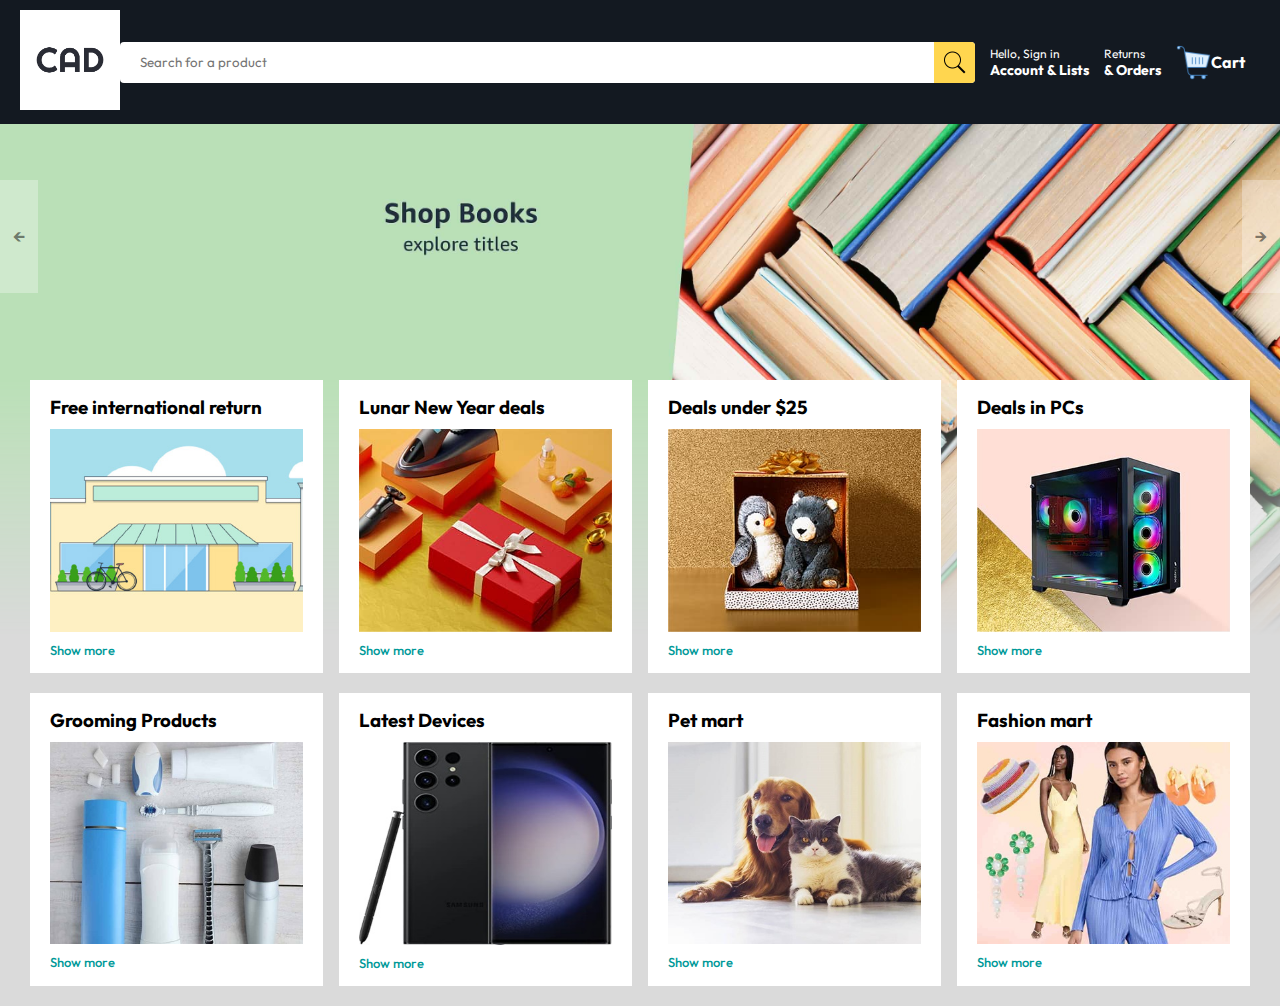
==== index.html @ 94f11c66 "Add sign in link" ====
<!DOCTYPE html>
<html lang="en">
<head>
    <meta charset="UTF-8">
    <meta name="viewport" content="width=device-width, initial-scale=1.0">
    <title>Welcome!</title>
    <link rel="stylesheet" href="styles.css">
</head>
<body>
    <nav>
        <a href="/">
            <img src="./assets/logo-color.png" width="100">
        </a>
        <div class="nav-search">
            <input type="text" class="nav-search-input" placeholder="Search for a product">
            <img src="./assets/search.png" class="nav-search-icon" alt="search icon">
        </div>
        <div class="nav-text">
            <a href="#">
                <p>Hello, Sign in</p>
                <h1>Account & Lists</h1>
            </a>
        </div>
        <div class="nav-text">
            <p>Returns</p>
            <h1>& Orders</h1>
        </div>
        <a class="nav-cart">
            <img src="./assets/cart.png" width="35px">
            <h4>Cart</h4>
        </a>
    </nav>
    <div class="header-slider">
        <a href="#" class="control_prev">&#8592</a>
        <a href="#" class="control_next">&#8594</a>
        <ul>
            <img src="./assets/sub-assets/header1.jpg" class="header-img" alt="header image">
            <img src="./assets/sub-assets/header2.jpg" class="header-img" alt="header image">
            <img src="./assets/sub-assets/header3.jpg" class="header-img" alt="header image">
            <img src="./assets/sub-assets/header4.jpg" class="header-img" alt="header image">
            <img src="./assets/sub-assets/header5.jpg" class="header-img" alt="header image">
            <img src="./assets/sub-assets/header6.jpg" class="header-img" alt="header image">
        </ul>
    </div>
    <div class="box-row header-box">
        <div class="box-col">
            <h3>Free international return</h3>
            <img src="./assets/sub-assets/box1-1.jpg" alt="">
            <a href="#">Show more</a>
        </div>
        <div class="box-col">
            <h3>Lunar New Year deals</h3>
            <img src="./assets/sub-assets/box1-2.jpg" alt="">
            <a href="#">Show more</a>
        </div>
        <div class="box-col">
            <h3>Deals under $25</h3>
            <img src="./assets/sub-assets/box1-3.jpg" alt="">
            <a href="#">Show more</a>
        </div>
        <div class="box-col">
            <h3>Deals in PCs</h3>
            <img src="./assets/sub-assets/box1-4.jpg" alt="">
            <a href="#">Show more</a>
        </div>
    </div>
    
    <div class="box-row">
        <div class="box-col">
            <h3>Grooming Products</h3>
            <img src="./assets/sub-assets/box2-1.jpg" alt="">
            <a href="#">Show more</a>
        </div>
        <div class="box-col">
            <h3>Latest Devices</h3>
            <img src="./assets/sub-assets/box2-2.jpg" alt="">
            <a href="#">Show more</a>
        </div>
        <div class="box-col">
            <h3>Pet mart</h3>
            <img src="./assets/sub-assets/box2-3.jpg" alt="">
            <a href="#">Show more</a>
        </div>
        <div class="box-col">
            <h3>Fashion mart</h3>
            <img src="./assets/sub-assets/box2-4.jpg" alt="">
            <a href="#">Show more</a>
        </div>
    </div>
    <script src="script.js"></script>
</body>
</html>
---- styles.css ----
@import url('https://fonts.googleapis.com/css2?family=Outfit:wght@100..900&display=swap');

*{
    padding: 0;
    margin: 0;
    box-sizing: border-box;
    font-family: Outfit, sans-serif;
}

body{
    background-color: #dadada;
}

a{
    text-decoration: none;
    color: inherit;
}

nav{
    display: flex;
    align-items: center;
    justify-content: space-between;
    background-color: #131921;
    padding: 10px 20px;
    color: #fff;
}

.nav-search{
    flex: 1;
    display: flex;
    align-items: center;
    background: #fff;
    color: grey;
    max-width: 1000px;
    border-radius: 4px;
    /* margin-right: 5px; */
}

.nav-search-input{
    border: none;
    outline: none;
    padding-left: 20px;
    width: 100%;
}

.nav-search-icon{
    max-width: 41px;
    padding: 8px;
    background-color: #ffd64f;
    border-radius: 0 4px 4px 0;
}

.nav-text{
    margin-left: 15px;
}

.nav-text p{
    font-size: 12px;
}

.nav-text h1{
    font-size: 14px;
}

.nav-cart{
    display: flex;
    align-items: center;
    margin: 0px 15px;
}

.header-slider ul{
    display: flex;
    overflow-y: hidden;
}

.header-img{
    max-width: 100%;
    mask-image: linear-gradient(to bottom, #000000 50%, transparent 100%);
}

.header-slider a{
    position: absolute;
    top: 20%;
    z-index: 1;
    padding: 5vh 1vw;
    background: #ffffff4f;
    color: #0000007b;
    text-decoration: none;
    font-weight: 600;
    font-size: 18px;
    /* cursor: pointer; */
}

.control_next{
    right: 0;
}

.box-row{
    display: flex;
    flex-wrap: wrap;
    row-gap: 20px;
    justify-content: space-between;
    margin: 20px 30px;
}

.box-col{
    display: flex;
    flex-direction: column;
    gap: 10px;
    padding: 15px 20px;
    background: #fff;
    max-width: 24%;
    min-height: 200px;
    z-index: 1;
}

.box-col a{
    font-size: 13px;
    color: #009999;
    font-weight: 500;
}

.header-box{
    margin-top: -20vw;
}
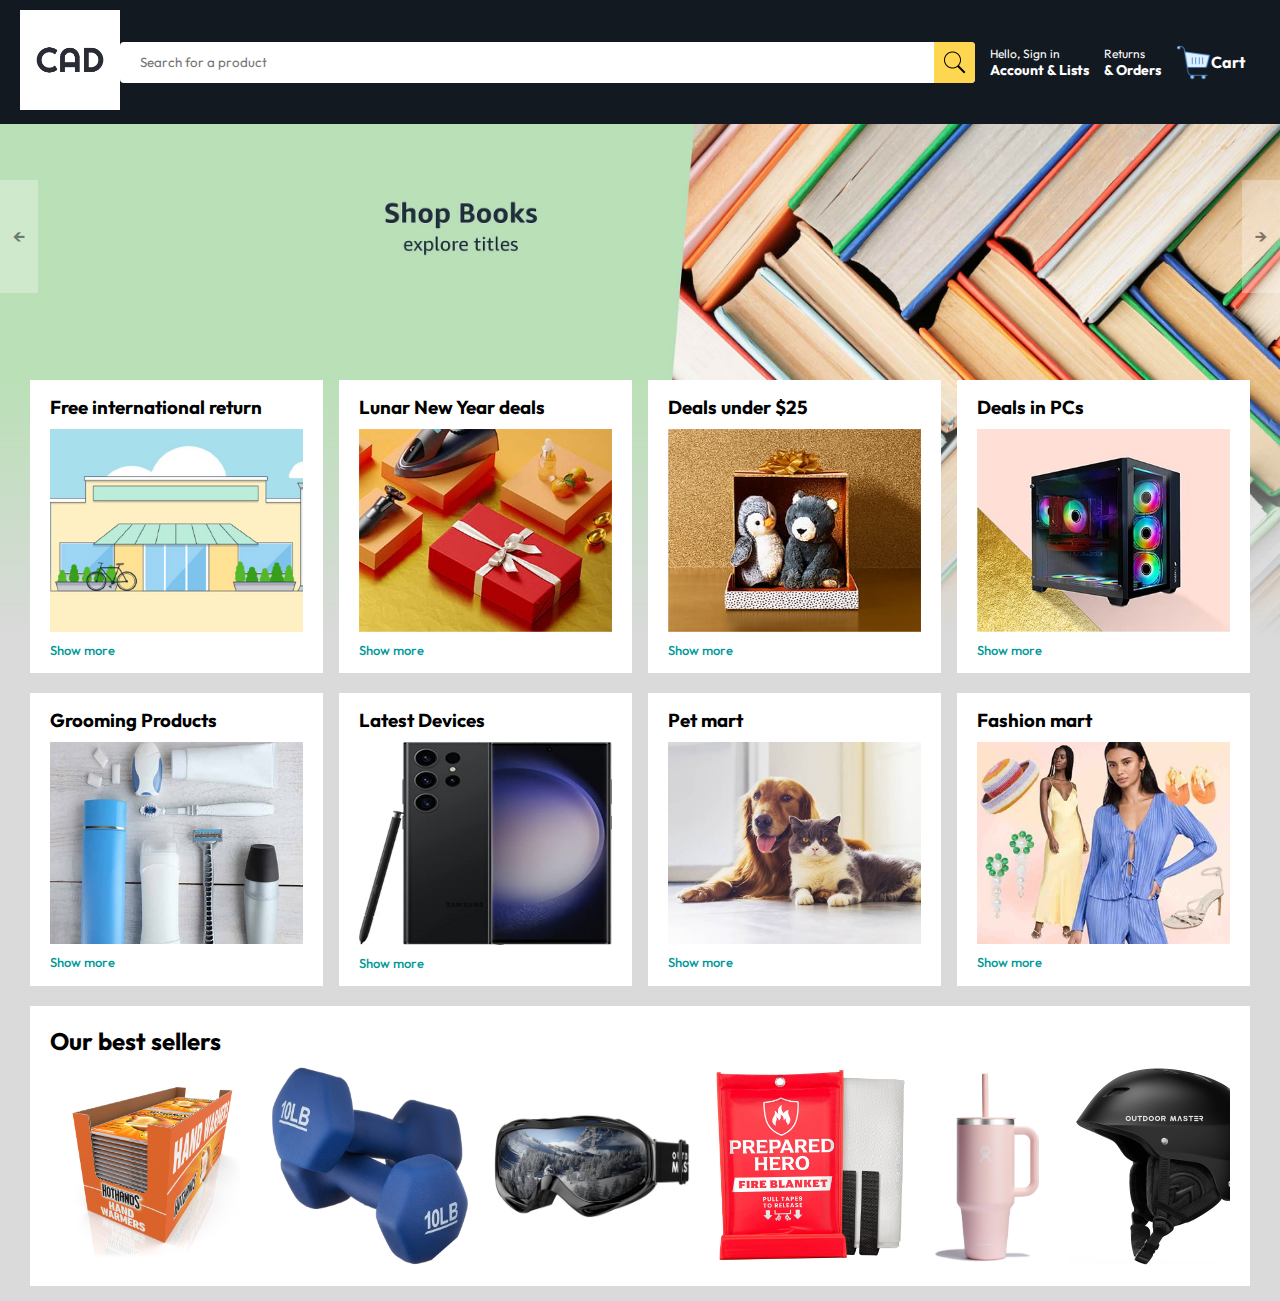
==== commit 27f52875: "Complete home page" ====
--- a/index.html
+++ b/index.html
@@ -87,6 +87,21 @@
             <a href="#">Show more</a>
         </div>
     </div>
+    <div class="products-slider">
+        <h2>Our best sellers</h2>
+        <div class="products">
+            <img src="./assets/sub-assets/product1-1.jpg" alt="">
+            <img src="./assets/sub-assets/product1-2.jpg" alt="">
+            <img src="./assets/sub-assets/product1-3.jpg" alt="">
+            <img src="./assets/sub-assets/product1-4.jpg" alt="">
+            <img src="./assets/sub-assets/product1-5.jpg" alt="">
+            <img src="./assets/sub-assets/product1-6.jpg" alt="">
+            <img src="./assets/sub-assets/product1-7.jpg" alt="">
+            <img src="./assets/sub-assets/product1-8.jpg" alt="">
+            <img src="./assets/sub-assets/product1-9.jpg" alt="">
+            <img src="./assets/sub-assets/product1-10.jpg" alt="">
+        </div>
+    </div>
     <script src="script.js"></script>
 </body>
 </html>--- a/styles.css
+++ b/styles.css
@@ -122,4 +122,27 @@
 
 .header-box{
     margin-top: -20vw;
+}
+
+.products-slider{
+    background: #fff;
+    margin: 0 30px;
+    padding: 20px;
+    margin-bottom: 15px;
+}
+
+.products-slider .products{
+    display: flex;
+    overflow-x: auto;
+    gap: 20px;
+    margin-top: 10px;
+}
+
+.products-slider .products img{
+    max-width: 200px;
+    max-height: 200px;
+}
+
+.products-slider .products::-webkit-scrollbar{
+    display: none;
 }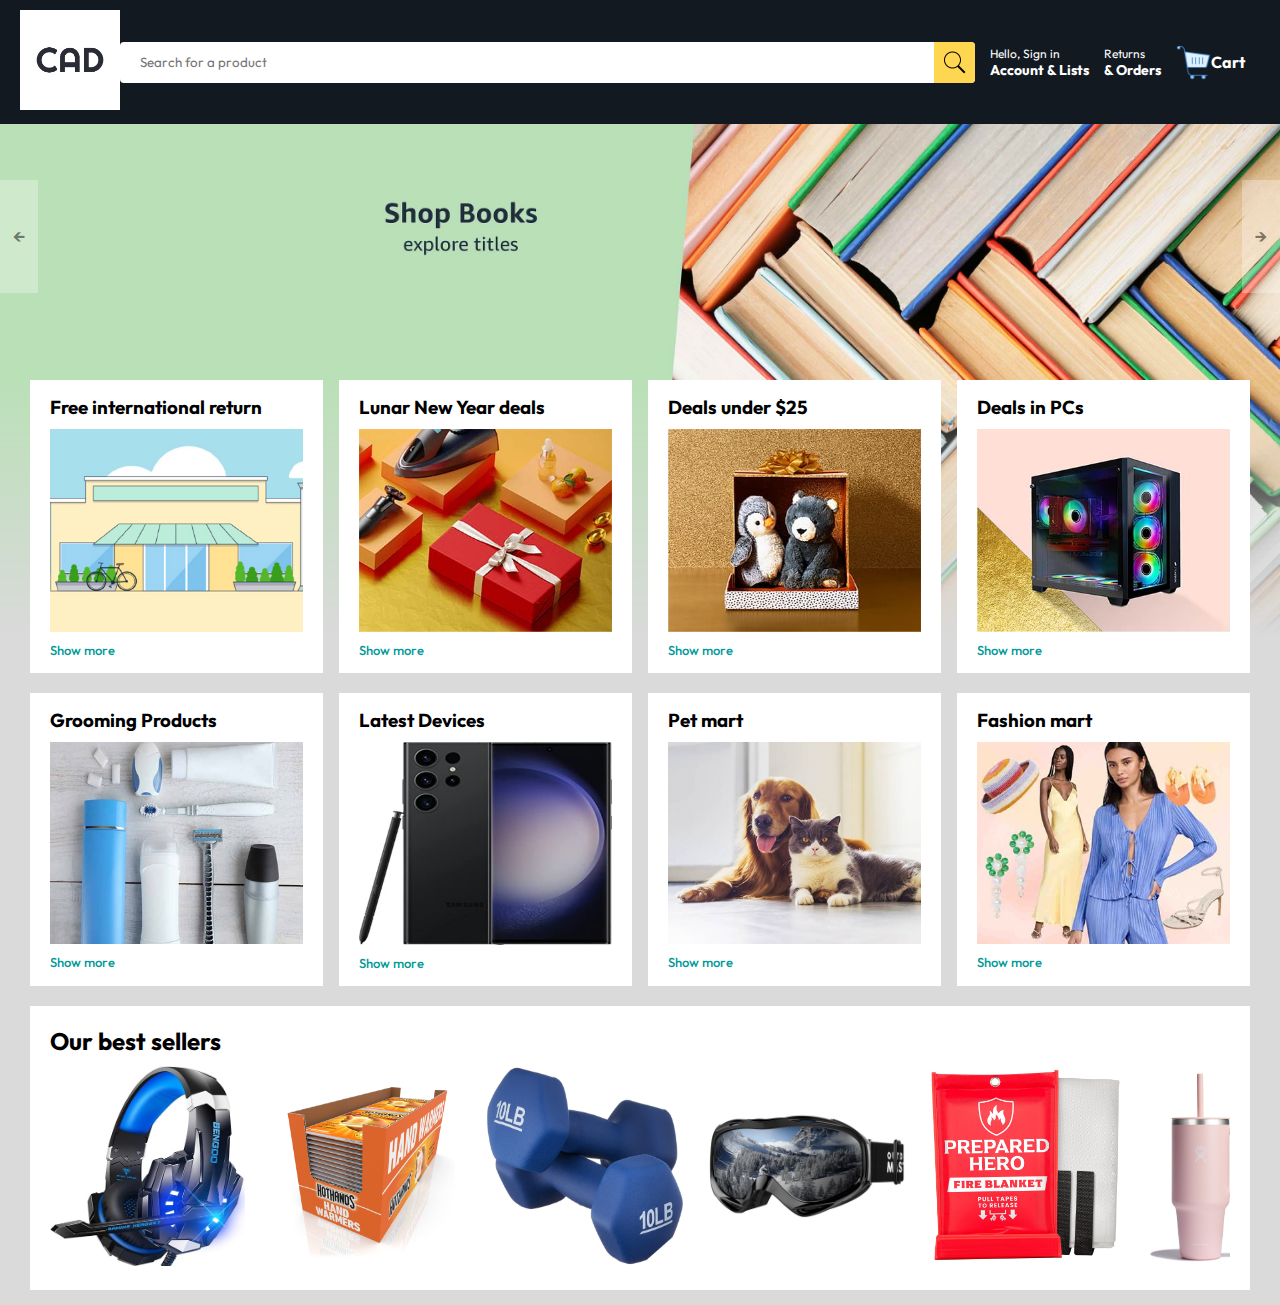
==== commit ce296e15: "Add product.html for product page" ====
--- a/index.html
+++ b/index.html
@@ -90,6 +90,9 @@
     <div class="products-slider">
         <h2>Our best sellers</h2>
         <div class="products">
+            <a href="product.html">
+                <img src="./assets/sub-assets/product_img.jpg" alt="">
+            </a>
             <img src="./assets/sub-assets/product1-1.jpg" alt="">
             <img src="./assets/sub-assets/product1-2.jpg" alt="">
             <img src="./assets/sub-assets/product1-3.jpg" alt="">
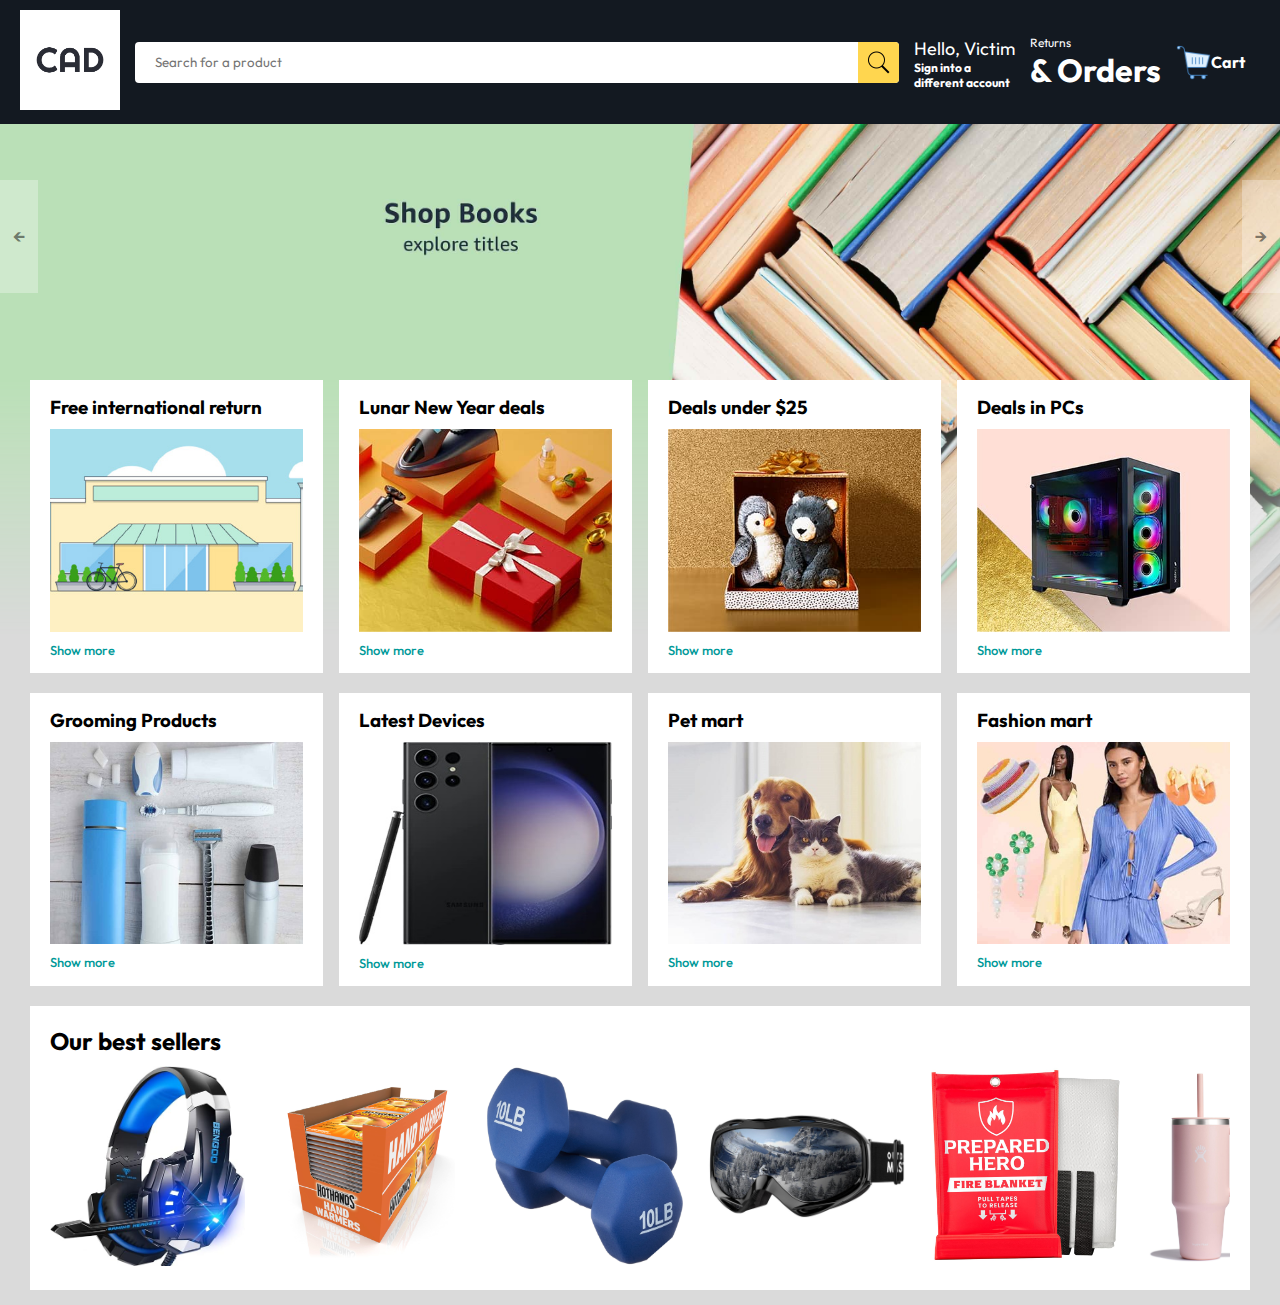
==== commit 91772be3: "Update user sign in display" ====
--- a/index.html
+++ b/index.html
@@ -16,10 +16,8 @@
             <img src="./assets/search.png" class="nav-search-icon" alt="search icon">
         </div>
         <div class="nav-text">
-            <a href="#">
-                <p>Hello, Sign in</p>
-                <h1>Account & Lists</h1>
-            </a>
+            <p style="font-size: 18px;">Hello, Victim</p>
+            <h5><a href="signin.html">Sign into a different account</a></h5>
         </div>
         <div class="nav-text">
             <p>Returns</p>
--- a/styles.css
+++ b/styles.css
@@ -33,7 +33,7 @@
     color: grey;
     max-width: 1000px;
     border-radius: 4px;
-    /* margin-right: 5px; */
+    margin-left: 15px;
 }
 
 .nav-search-input{
@@ -58,8 +58,10 @@
     font-size: 12px;
 }
 
-.nav-text h1{
-    font-size: 14px;
+.nav-text h5{
+    margin-bottom: -2px;
+    max-width: 100px;
+    font-size: 12px;
 }
 
 .nav-cart{
@@ -145,4 +147,17 @@
 
 .products-slider .products::-webkit-scrollbar{
     display: none;
+}
+
+.product-description ul{
+    display: flex;
+    flex-direction: column;
+    gap: 10px;
+    margin-left: 30px;
+}
+
+.product-stock{
+    margin: 15px 0;
+    color: green;
+    font-weight: 400;
 }